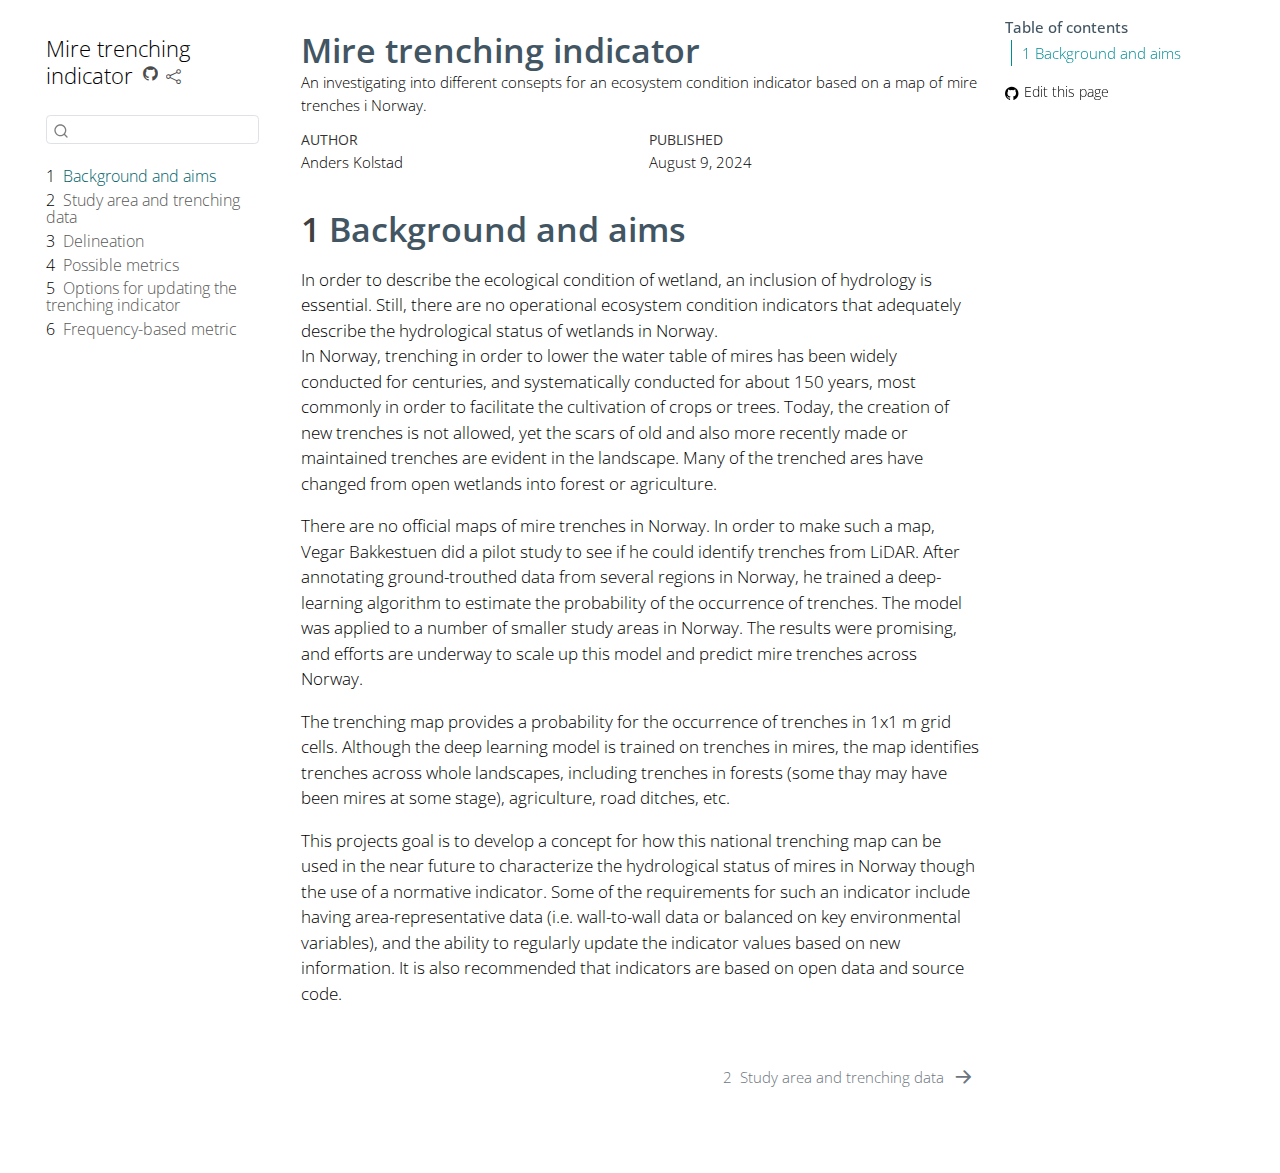
==== index.html @ 5b693d27 "Built site for gh-pages" ====
<!DOCTYPE html>
<html xmlns="http://www.w3.org/1999/xhtml" lang="en" xml:lang="en"><head>

<meta charset="utf-8">
<meta name="generator" content="quarto-1.5.56">

<meta name="viewport" content="width=device-width, initial-scale=1.0, user-scalable=yes">

<meta name="author" content="Anders Kolstad">
<meta name="dcterms.date" content="2024-08-09">
<meta name="description" content="An investigating into different consepts for an ecosystem condition indicator based on a map of mire trenches i Norway.">

<title>Mire trenching indicator</title>
<style>
code{white-space: pre-wrap;}
span.smallcaps{font-variant: small-caps;}
div.columns{display: flex; gap: min(4vw, 1.5em);}
div.column{flex: auto; overflow-x: auto;}
div.hanging-indent{margin-left: 1.5em; text-indent: -1.5em;}
ul.task-list{list-style: none;}
ul.task-list li input[type="checkbox"] {
  width: 0.8em;
  margin: 0 0.8em 0.2em -1em; /* quarto-specific, see https://github.com/quarto-dev/quarto-cli/issues/4556 */ 
  vertical-align: middle;
}
</style>


<script src="site_libs/quarto-nav/quarto-nav.js"></script>
<script src="site_libs/quarto-nav/headroom.min.js"></script>
<script src="site_libs/clipboard/clipboard.min.js"></script>
<script src="site_libs/quarto-search/autocomplete.umd.js"></script>
<script src="site_libs/quarto-search/fuse.min.js"></script>
<script src="site_libs/quarto-search/quarto-search.js"></script>
<meta name="quarto:offset" content="./">
<link href="./study-area.html" rel="next">
<script src="site_libs/quarto-html/quarto.js"></script>
<script src="site_libs/quarto-html/popper.min.js"></script>
<script src="site_libs/quarto-html/tippy.umd.min.js"></script>
<script src="site_libs/quarto-html/anchor.min.js"></script>
<link href="site_libs/quarto-html/tippy.css" rel="stylesheet">
<link href="site_libs/quarto-html/quarto-syntax-highlighting.css" rel="stylesheet" id="quarto-text-highlighting-styles">
<script src="site_libs/bootstrap/bootstrap.min.js"></script>
<link href="site_libs/bootstrap/bootstrap-icons.css" rel="stylesheet">
<link href="site_libs/bootstrap/bootstrap.min.css" rel="stylesheet" id="quarto-bootstrap" data-mode="light">
<script id="quarto-search-options" type="application/json">{
  "location": "sidebar",
  "copy-button": false,
  "collapse-after": 3,
  "panel-placement": "start",
  "type": "textbox",
  "limit": 50,
  "keyboard-shortcut": [
    "f",
    "/",
    "s"
  ],
  "show-item-context": false,
  "language": {
    "search-no-results-text": "No results",
    "search-matching-documents-text": "matching documents",
    "search-copy-link-title": "Copy link to search",
    "search-hide-matches-text": "Hide additional matches",
    "search-more-match-text": "more match in this document",
    "search-more-matches-text": "more matches in this document",
    "search-clear-button-title": "Clear",
    "search-text-placeholder": "",
    "search-detached-cancel-button-title": "Cancel",
    "search-submit-button-title": "Submit",
    "search-label": "Search"
  }
}</script>


</head>

<body class="nav-sidebar floating">

<div id="quarto-search-results"></div>
  <header id="quarto-header" class="headroom fixed-top">
  <nav class="quarto-secondary-nav">
    <div class="container-fluid d-flex">
      <button type="button" class="quarto-btn-toggle btn" data-bs-toggle="collapse" role="button" data-bs-target=".quarto-sidebar-collapse-item" aria-controls="quarto-sidebar" aria-expanded="false" aria-label="Toggle sidebar navigation" onclick="if (window.quartoToggleHeadroom) { window.quartoToggleHeadroom(); }">
        <i class="bi bi-layout-text-sidebar-reverse"></i>
      </button>
        <nav class="quarto-page-breadcrumbs" aria-label="breadcrumb"><ol class="breadcrumb"><li class="breadcrumb-item"><a href="./index.html"><span class="chapter-number">1</span>&nbsp; <span class="chapter-title">Background and aims</span></a></li></ol></nav>
        <a class="flex-grow-1" role="navigation" data-bs-toggle="collapse" data-bs-target=".quarto-sidebar-collapse-item" aria-controls="quarto-sidebar" aria-expanded="false" aria-label="Toggle sidebar navigation" onclick="if (window.quartoToggleHeadroom) { window.quartoToggleHeadroom(); }">      
        </a>
      <button type="button" class="btn quarto-search-button" aria-label="Search" onclick="window.quartoOpenSearch();">
        <i class="bi bi-search"></i>
      </button>
    </div>
  </nav>
</header>
<!-- content -->
<div id="quarto-content" class="quarto-container page-columns page-rows-contents page-layout-article">
<!-- sidebar -->
  <nav id="quarto-sidebar" class="sidebar collapse collapse-horizontal quarto-sidebar-collapse-item sidebar-navigation floating overflow-auto">
    <div class="pt-lg-2 mt-2 text-left sidebar-header">
    <div class="sidebar-title mb-0 py-0">
      <a href="./">Mire trenching indicator</a> 
        <div class="sidebar-tools-main">
    <a href="https://github.com/NINAnor/mire-trenching" title="Source Code" class="quarto-navigation-tool px-1" aria-label="Source Code"><i class="bi bi-github"></i></a>
    <div class="dropdown">
      <a href="" title="Share" id="quarto-navigation-tool-dropdown-0" class="quarto-navigation-tool dropdown-toggle px-1" data-bs-toggle="dropdown" aria-expanded="false" role="link" aria-label="Share"><i class="bi bi-share"></i></a>
      <ul class="dropdown-menu" aria-labelledby="quarto-navigation-tool-dropdown-0">
          <li>
            <a class="dropdown-item sidebar-tools-main-item" href="https://twitter.com/intent/tweet?url=|url|">
              <i class="bi bi-twitter pe-1"></i>
            Twitter
            </a>
          </li>
          <li>
            <a class="dropdown-item sidebar-tools-main-item" href="https://www.facebook.com/sharer/sharer.php?u=|url|">
              <i class="bi bi-facebook pe-1"></i>
            Facebook
            </a>
          </li>
          <li>
            <a class="dropdown-item sidebar-tools-main-item" href="https://www.linkedin.com/sharing/share-offsite/?url=|url|">
              <i class="bi bi-linkedin pe-1"></i>
            LinkedIn
            </a>
          </li>
      </ul>
    </div>
</div>
    </div>
      </div>
        <div class="mt-2 flex-shrink-0 align-items-center">
        <div class="sidebar-search">
        <div id="quarto-search" class="" title="Search"></div>
        </div>
        </div>
    <div class="sidebar-menu-container"> 
    <ul class="list-unstyled mt-1">
        <li class="sidebar-item">
  <div class="sidebar-item-container"> 
  <a href="./index.html" class="sidebar-item-text sidebar-link active">
 <span class="menu-text"><span class="chapter-number">1</span>&nbsp; <span class="chapter-title">Background and aims</span></span></a>
  </div>
</li>
        <li class="sidebar-item">
  <div class="sidebar-item-container"> 
  <a href="./study-area.html" class="sidebar-item-text sidebar-link">
 <span class="menu-text"><span class="chapter-number">2</span>&nbsp; <span class="chapter-title">Study area and trenching data</span></span></a>
  </div>
</li>
        <li class="sidebar-item">
  <div class="sidebar-item-container"> 
  <a href="./delineation.html" class="sidebar-item-text sidebar-link">
 <span class="menu-text"><span class="chapter-number">3</span>&nbsp; <span class="chapter-title">Delineation</span></span></a>
  </div>
</li>
        <li class="sidebar-item">
  <div class="sidebar-item-container"> 
  <a href="./metrics.html" class="sidebar-item-text sidebar-link">
 <span class="menu-text"><span class="chapter-number">4</span>&nbsp; <span class="chapter-title">Possible metrics</span></span></a>
  </div>
</li>
        <li class="sidebar-item">
  <div class="sidebar-item-container"> 
  <a href="./how-to-update.html" class="sidebar-item-text sidebar-link">
 <span class="menu-text"><span class="chapter-number">5</span>&nbsp; <span class="chapter-title">Options for updating the trenching indicator</span></span></a>
  </div>
</li>
        <li class="sidebar-item">
  <div class="sidebar-item-container"> 
  <a href="./7TK.html" class="sidebar-item-text sidebar-link">
 <span class="menu-text"><span class="chapter-number">6</span>&nbsp; <span class="chapter-title">Frequency-based metric</span></span></a>
  </div>
</li>
    </ul>
    </div>
</nav>
<div id="quarto-sidebar-glass" class="quarto-sidebar-collapse-item" data-bs-toggle="collapse" data-bs-target=".quarto-sidebar-collapse-item"></div>
<!-- margin-sidebar -->
    <div id="quarto-margin-sidebar" class="sidebar margin-sidebar">
        <nav id="TOC" role="doc-toc" class="toc-active">
    <h2 id="toc-title">Table of contents</h2>
   
  <ul>
  <li><a href="#sec-background" id="toc-sec-background" class="nav-link active" data-scroll-target="#sec-background"><span class="header-section-number">1</span> Background and aims</a></li>
  </ul>
<div class="toc-actions"><ul><li><a href="https://github.com/NINAnor/mire-trenching/edit/main/index.qmd" class="toc-action"><i class="bi bi-github"></i>Edit this page</a></li></ul></div></nav>
    </div>
<!-- main -->
<main class="content" id="quarto-document-content">

<header id="title-block-header" class="quarto-title-block default">
<div class="quarto-title">
<h1 class="title">Mire trenching indicator</h1>
</div>

<div>
  <div class="description">
    <p>An investigating into different consepts for an ecosystem condition indicator based on a map of mire trenches i Norway.</p>
  </div>
</div>


<div class="quarto-title-meta">

    <div>
    <div class="quarto-title-meta-heading">Author</div>
    <div class="quarto-title-meta-contents">
             <p>Anders Kolstad </p>
          </div>
  </div>
    
    <div>
    <div class="quarto-title-meta-heading">Published</div>
    <div class="quarto-title-meta-contents">
      <p class="date">August 9, 2024</p>
    </div>
  </div>
  
    
  </div>
  


</header>


<section id="sec-background" class="level1" data-number="1">
<h1 data-number="1"><span class="header-section-number">1</span> Background and aims</h1>
<p>In order to describe the ecological condition of wetland, an inclusion of hydrology is essential. Still, there are no operational ecosystem condition indicators that adequately describe the hydrological status of wetlands in Norway.<br>
In Norway, trenching in order to lower the water table of mires has been widely conducted for centuries, and systematically conducted for about 150 years, most commonly in order to facilitate the cultivation of crops or trees. Today, the creation of new trenches is not allowed, yet the scars of old and also more recently made or maintained trenches are evident in the landscape. Many of the trenched ares have changed from open wetlands into forest or agriculture.</p>
<p>There are no official maps of mire trenches in Norway. In order to make such a map, Vegar Bakkestuen did a pilot study to see if he could identify trenches from LiDAR. After annotating ground-trouthed data from several regions in Norway, he trained a deep-learning algorithm to estimate the probability of the occurrence of trenches. The model was applied to a number of smaller study areas in Norway. The results were promising, and efforts are underway to scale up this model and predict mire trenches across Norway.</p>
<p>The trenching map provides a probability for the occurrence of trenches in 1x1 m grid cells. Although the deep learning model is trained on trenches in mires, the map identifies trenches across whole landscapes, including trenches in forests (some thay may have been mires at some stage), agriculture, road ditches, etc.</p>
<p>This projects goal is to develop a concept for how this national trenching map can be used in the near future to characterize the hydrological status of mires in Norway though the use of a normative indicator. Some of the requirements for such an indicator include having area-representative data (i.e.&nbsp;wall-to-wall data or balanced on key environmental variables), and the ability to regularly update the indicator values based on new information. It is also recommended that indicators are based on open data and source code.</p>


</section>

</main> <!-- /main -->
<script id="quarto-html-after-body" type="application/javascript">
window.document.addEventListener("DOMContentLoaded", function (event) {
  const toggleBodyColorMode = (bsSheetEl) => {
    const mode = bsSheetEl.getAttribute("data-mode");
    const bodyEl = window.document.querySelector("body");
    if (mode === "dark") {
      bodyEl.classList.add("quarto-dark");
      bodyEl.classList.remove("quarto-light");
    } else {
      bodyEl.classList.add("quarto-light");
      bodyEl.classList.remove("quarto-dark");
    }
  }
  const toggleBodyColorPrimary = () => {
    const bsSheetEl = window.document.querySelector("link#quarto-bootstrap");
    if (bsSheetEl) {
      toggleBodyColorMode(bsSheetEl);
    }
  }
  toggleBodyColorPrimary();  
  const icon = "";
  const anchorJS = new window.AnchorJS();
  anchorJS.options = {
    placement: 'right',
    icon: icon
  };
  anchorJS.add('.anchored');
  const isCodeAnnotation = (el) => {
    for (const clz of el.classList) {
      if (clz.startsWith('code-annotation-')) {                     
        return true;
      }
    }
    return false;
  }
  const onCopySuccess = function(e) {
    // button target
    const button = e.trigger;
    // don't keep focus
    button.blur();
    // flash "checked"
    button.classList.add('code-copy-button-checked');
    var currentTitle = button.getAttribute("title");
    button.setAttribute("title", "Copied!");
    let tooltip;
    if (window.bootstrap) {
      button.setAttribute("data-bs-toggle", "tooltip");
      button.setAttribute("data-bs-placement", "left");
      button.setAttribute("data-bs-title", "Copied!");
      tooltip = new bootstrap.Tooltip(button, 
        { trigger: "manual", 
          customClass: "code-copy-button-tooltip",
          offset: [0, -8]});
      tooltip.show();    
    }
    setTimeout(function() {
      if (tooltip) {
        tooltip.hide();
        button.removeAttribute("data-bs-title");
        button.removeAttribute("data-bs-toggle");
        button.removeAttribute("data-bs-placement");
      }
      button.setAttribute("title", currentTitle);
      button.classList.remove('code-copy-button-checked');
    }, 1000);
    // clear code selection
    e.clearSelection();
  }
  const getTextToCopy = function(trigger) {
      const codeEl = trigger.previousElementSibling.cloneNode(true);
      for (const childEl of codeEl.children) {
        if (isCodeAnnotation(childEl)) {
          childEl.remove();
        }
      }
      return codeEl.innerText;
  }
  const clipboard = new window.ClipboardJS('.code-copy-button:not([data-in-quarto-modal])', {
    text: getTextToCopy
  });
  clipboard.on('success', onCopySuccess);
  if (window.document.getElementById('quarto-embedded-source-code-modal')) {
    // For code content inside modals, clipBoardJS needs to be initialized with a container option
    // TODO: Check when it could be a function (https://github.com/zenorocha/clipboard.js/issues/860)
    const clipboardModal = new window.ClipboardJS('.code-copy-button[data-in-quarto-modal]', {
      text: getTextToCopy,
      container: window.document.getElementById('quarto-embedded-source-code-modal')
    });
    clipboardModal.on('success', onCopySuccess);
  }
    var localhostRegex = new RegExp(/^(?:http|https):\/\/localhost\:?[0-9]*\//);
    var mailtoRegex = new RegExp(/^mailto:/);
      var filterRegex = new RegExp('/' + window.location.host + '/');
    var isInternal = (href) => {
        return filterRegex.test(href) || localhostRegex.test(href) || mailtoRegex.test(href);
    }
    // Inspect non-navigation links and adorn them if external
 	var links = window.document.querySelectorAll('a[href]:not(.nav-link):not(.navbar-brand):not(.toc-action):not(.sidebar-link):not(.sidebar-item-toggle):not(.pagination-link):not(.no-external):not([aria-hidden]):not(.dropdown-item):not(.quarto-navigation-tool):not(.about-link)');
    for (var i=0; i<links.length; i++) {
      const link = links[i];
      if (!isInternal(link.href)) {
        // undo the damage that might have been done by quarto-nav.js in the case of
        // links that we want to consider external
        if (link.dataset.originalHref !== undefined) {
          link.href = link.dataset.originalHref;
        }
      }
    }
  function tippyHover(el, contentFn, onTriggerFn, onUntriggerFn) {
    const config = {
      allowHTML: true,
      maxWidth: 500,
      delay: 100,
      arrow: false,
      appendTo: function(el) {
          return el.parentElement;
      },
      interactive: true,
      interactiveBorder: 10,
      theme: 'quarto',
      placement: 'bottom-start',
    };
    if (contentFn) {
      config.content = contentFn;
    }
    if (onTriggerFn) {
      config.onTrigger = onTriggerFn;
    }
    if (onUntriggerFn) {
      config.onUntrigger = onUntriggerFn;
    }
    window.tippy(el, config); 
  }
  const noterefs = window.document.querySelectorAll('a[role="doc-noteref"]');
  for (var i=0; i<noterefs.length; i++) {
    const ref = noterefs[i];
    tippyHover(ref, function() {
      // use id or data attribute instead here
      let href = ref.getAttribute('data-footnote-href') || ref.getAttribute('href');
      try { href = new URL(href).hash; } catch {}
      const id = href.replace(/^#\/?/, "");
      const note = window.document.getElementById(id);
      if (note) {
        return note.innerHTML;
      } else {
        return "";
      }
    });
  }
  const xrefs = window.document.querySelectorAll('a.quarto-xref');
  const processXRef = (id, note) => {
    // Strip column container classes
    const stripColumnClz = (el) => {
      el.classList.remove("page-full", "page-columns");
      if (el.children) {
        for (const child of el.children) {
          stripColumnClz(child);
        }
      }
    }
    stripColumnClz(note)
    if (id === null || id.startsWith('sec-')) {
      // Special case sections, only their first couple elements
      const container = document.createElement("div");
      if (note.children && note.children.length > 2) {
        container.appendChild(note.children[0].cloneNode(true));
        for (let i = 1; i < note.children.length; i++) {
          const child = note.children[i];
          if (child.tagName === "P" && child.innerText === "") {
            continue;
          } else {
            container.appendChild(child.cloneNode(true));
            break;
          }
        }
        if (window.Quarto?.typesetMath) {
          window.Quarto.typesetMath(container);
        }
        return container.innerHTML
      } else {
        if (window.Quarto?.typesetMath) {
          window.Quarto.typesetMath(note);
        }
        return note.innerHTML;
      }
    } else {
      // Remove any anchor links if they are present
      const anchorLink = note.querySelector('a.anchorjs-link');
      if (anchorLink) {
        anchorLink.remove();
      }
      if (window.Quarto?.typesetMath) {
        window.Quarto.typesetMath(note);
      }
      // TODO in 1.5, we should make sure this works without a callout special case
      if (note.classList.contains("callout")) {
        return note.outerHTML;
      } else {
        return note.innerHTML;
      }
    }
  }
  for (var i=0; i<xrefs.length; i++) {
    const xref = xrefs[i];
    tippyHover(xref, undefined, function(instance) {
      instance.disable();
      let url = xref.getAttribute('href');
      let hash = undefined; 
      if (url.startsWith('#')) {
        hash = url;
      } else {
        try { hash = new URL(url).hash; } catch {}
      }
      if (hash) {
        const id = hash.replace(/^#\/?/, "");
        const note = window.document.getElementById(id);
        if (note !== null) {
          try {
            const html = processXRef(id, note.cloneNode(true));
            instance.setContent(html);
          } finally {
            instance.enable();
            instance.show();
          }
        } else {
          // See if we can fetch this
          fetch(url.split('#')[0])
          .then(res => res.text())
          .then(html => {
            const parser = new DOMParser();
            const htmlDoc = parser.parseFromString(html, "text/html");
            const note = htmlDoc.getElementById(id);
            if (note !== null) {
              const html = processXRef(id, note);
              instance.setContent(html);
            } 
          }).finally(() => {
            instance.enable();
            instance.show();
          });
        }
      } else {
        // See if we can fetch a full url (with no hash to target)
        // This is a special case and we should probably do some content thinning / targeting
        fetch(url)
        .then(res => res.text())
        .then(html => {
          const parser = new DOMParser();
          const htmlDoc = parser.parseFromString(html, "text/html");
          const note = htmlDoc.querySelector('main.content');
          if (note !== null) {
            // This should only happen for chapter cross references
            // (since there is no id in the URL)
            // remove the first header
            if (note.children.length > 0 && note.children[0].tagName === "HEADER") {
              note.children[0].remove();
            }
            const html = processXRef(null, note);
            instance.setContent(html);
          } 
        }).finally(() => {
          instance.enable();
          instance.show();
        });
      }
    }, function(instance) {
    });
  }
      let selectedAnnoteEl;
      const selectorForAnnotation = ( cell, annotation) => {
        let cellAttr = 'data-code-cell="' + cell + '"';
        let lineAttr = 'data-code-annotation="' +  annotation + '"';
        const selector = 'span[' + cellAttr + '][' + lineAttr + ']';
        return selector;
      }
      const selectCodeLines = (annoteEl) => {
        const doc = window.document;
        const targetCell = annoteEl.getAttribute("data-target-cell");
        const targetAnnotation = annoteEl.getAttribute("data-target-annotation");
        const annoteSpan = window.document.querySelector(selectorForAnnotation(targetCell, targetAnnotation));
        const lines = annoteSpan.getAttribute("data-code-lines").split(",");
        const lineIds = lines.map((line) => {
          return targetCell + "-" + line;
        })
        let top = null;
        let height = null;
        let parent = null;
        if (lineIds.length > 0) {
            //compute the position of the single el (top and bottom and make a div)
            const el = window.document.getElementById(lineIds[0]);
            top = el.offsetTop;
            height = el.offsetHeight;
            parent = el.parentElement.parentElement;
          if (lineIds.length > 1) {
            const lastEl = window.document.getElementById(lineIds[lineIds.length - 1]);
            const bottom = lastEl.offsetTop + lastEl.offsetHeight;
            height = bottom - top;
          }
          if (top !== null && height !== null && parent !== null) {
            // cook up a div (if necessary) and position it 
            let div = window.document.getElementById("code-annotation-line-highlight");
            if (div === null) {
              div = window.document.createElement("div");
              div.setAttribute("id", "code-annotation-line-highlight");
              div.style.position = 'absolute';
              parent.appendChild(div);
            }
            div.style.top = top - 2 + "px";
            div.style.height = height + 4 + "px";
            div.style.left = 0;
            let gutterDiv = window.document.getElementById("code-annotation-line-highlight-gutter");
            if (gutterDiv === null) {
              gutterDiv = window.document.createElement("div");
              gutterDiv.setAttribute("id", "code-annotation-line-highlight-gutter");
              gutterDiv.style.position = 'absolute';
              const codeCell = window.document.getElementById(targetCell);
              const gutter = codeCell.querySelector('.code-annotation-gutter');
              gutter.appendChild(gutterDiv);
            }
            gutterDiv.style.top = top - 2 + "px";
            gutterDiv.style.height = height + 4 + "px";
          }
          selectedAnnoteEl = annoteEl;
        }
      };
      const unselectCodeLines = () => {
        const elementsIds = ["code-annotation-line-highlight", "code-annotation-line-highlight-gutter"];
        elementsIds.forEach((elId) => {
          const div = window.document.getElementById(elId);
          if (div) {
            div.remove();
          }
        });
        selectedAnnoteEl = undefined;
      };
        // Handle positioning of the toggle
    window.addEventListener(
      "resize",
      throttle(() => {
        elRect = undefined;
        if (selectedAnnoteEl) {
          selectCodeLines(selectedAnnoteEl);
        }
      }, 10)
    );
    function throttle(fn, ms) {
    let throttle = false;
    let timer;
      return (...args) => {
        if(!throttle) { // first call gets through
            fn.apply(this, args);
            throttle = true;
        } else { // all the others get throttled
            if(timer) clearTimeout(timer); // cancel #2
            timer = setTimeout(() => {
              fn.apply(this, args);
              timer = throttle = false;
            }, ms);
        }
      };
    }
      // Attach click handler to the DT
      const annoteDls = window.document.querySelectorAll('dt[data-target-cell]');
      for (const annoteDlNode of annoteDls) {
        annoteDlNode.addEventListener('click', (event) => {
          const clickedEl = event.target;
          if (clickedEl !== selectedAnnoteEl) {
            unselectCodeLines();
            const activeEl = window.document.querySelector('dt[data-target-cell].code-annotation-active');
            if (activeEl) {
              activeEl.classList.remove('code-annotation-active');
            }
            selectCodeLines(clickedEl);
            clickedEl.classList.add('code-annotation-active');
          } else {
            // Unselect the line
            unselectCodeLines();
            clickedEl.classList.remove('code-annotation-active');
          }
        });
      }
  const findCites = (el) => {
    const parentEl = el.parentElement;
    if (parentEl) {
      const cites = parentEl.dataset.cites;
      if (cites) {
        return {
          el,
          cites: cites.split(' ')
        };
      } else {
        return findCites(el.parentElement)
      }
    } else {
      return undefined;
    }
  };
  var bibliorefs = window.document.querySelectorAll('a[role="doc-biblioref"]');
  for (var i=0; i<bibliorefs.length; i++) {
    const ref = bibliorefs[i];
    const citeInfo = findCites(ref);
    if (citeInfo) {
      tippyHover(citeInfo.el, function() {
        var popup = window.document.createElement('div');
        citeInfo.cites.forEach(function(cite) {
          var citeDiv = window.document.createElement('div');
          citeDiv.classList.add('hanging-indent');
          citeDiv.classList.add('csl-entry');
          var biblioDiv = window.document.getElementById('ref-' + cite);
          if (biblioDiv) {
            citeDiv.innerHTML = biblioDiv.innerHTML;
          }
          popup.appendChild(citeDiv);
        });
        return popup.innerHTML;
      });
    }
  }
});
</script>
<nav class="page-navigation">
  <div class="nav-page nav-page-previous">
  </div>
  <div class="nav-page nav-page-next">
      <a href="./study-area.html" class="pagination-link" aria-label="Study area and trenching data">
        <span class="nav-page-text"><span class="chapter-number">2</span>&nbsp; <span class="chapter-title">Study area and trenching data</span></span> <i class="bi bi-arrow-right-short"></i>
      </a>
  </div>
</nav>
</div> <!-- /content -->




<footer class="footer"><div class="nav-footer"><div class="nav-footer-center"><div class="toc-actions d-sm-block d-md-none"><ul><li><a href="https://github.com/NINAnor/mire-trenching/edit/main/index.qmd" class="toc-action"><i class="bi bi-github"></i>Edit this page</a></li></ul></div></div></div></footer></body></html>
---- site_libs/quarto-html/tippy.css ----
.tippy-box[data-animation=fade][data-state=hidden]{opacity:0}[data-tippy-root]{max-width:calc(100vw - 10px)}.tippy-box{position:relative;background-color:#333;color:#fff;border-radius:4px;font-size:14px;line-height:1.4;white-space:normal;outline:0;transition-property:transform,visibility,opacity}.tippy-box[data-placement^=top]>.tippy-arrow{bottom:0}.tippy-box[data-placement^=top]>.tippy-arrow:before{bottom:-7px;left:0;border-width:8px 8px 0;border-top-color:initial;transform-origin:center top}.tippy-box[data-placement^=bottom]>.tippy-arrow{top:0}.tippy-box[data-placement^=bottom]>.tippy-arrow:before{top:-7px;left:0;border-width:0 8px 8px;border-bottom-color:initial;transform-origin:center bottom}.tippy-box[data-placement^=left]>.tippy-arrow{right:0}.tippy-box[data-placement^=left]>.tippy-arrow:before{border-width:8px 0 8px 8px;border-left-color:initial;right:-7px;transform-origin:center left}.tippy-box[data-placement^=right]>.tippy-arrow{left:0}.tippy-box[data-placement^=right]>.tippy-arrow:before{left:-7px;border-width:8px 8px 8px 0;border-right-color:initial;transform-origin:center right}.tippy-box[data-inertia][data-state=visible]{transition-timing-function:cubic-bezier(.54,1.5,.38,1.11)}.tippy-arrow{width:16px;height:16px;color:#333}.tippy-arrow:before{content:"";position:absolute;border-color:transparent;border-style:solid}.tippy-content{position:relative;padding:5px 9px;z-index:1}
---- site_libs/quarto-html/quarto-syntax-highlighting.css ----
/* quarto syntax highlight colors */
:root {
  --quarto-hl-ot-color: #003B4F;
  --quarto-hl-at-color: #657422;
  --quarto-hl-ss-color: #20794D;
  --quarto-hl-an-color: #5E5E5E;
  --quarto-hl-fu-color: #4758AB;
  --quarto-hl-st-color: #20794D;
  --quarto-hl-cf-color: #003B4F;
  --quarto-hl-op-color: #5E5E5E;
  --quarto-hl-er-color: #AD0000;
  --quarto-hl-bn-color: #AD0000;
  --quarto-hl-al-color: #AD0000;
  --quarto-hl-va-color: #111111;
  --quarto-hl-bu-color: inherit;
  --quarto-hl-ex-color: inherit;
  --quarto-hl-pp-color: #AD0000;
  --quarto-hl-in-color: #5E5E5E;
  --quarto-hl-vs-color: #20794D;
  --quarto-hl-wa-color: #5E5E5E;
  --quarto-hl-do-color: #5E5E5E;
  --quarto-hl-im-color: #00769E;
  --quarto-hl-ch-color: #20794D;
  --quarto-hl-dt-color: #AD0000;
  --quarto-hl-fl-color: #AD0000;
  --quarto-hl-co-color: #5E5E5E;
  --quarto-hl-cv-color: #5E5E5E;
  --quarto-hl-cn-color: #8f5902;
  --quarto-hl-sc-color: #5E5E5E;
  --quarto-hl-dv-color: #AD0000;
  --quarto-hl-kw-color: #003B4F;
}

/* other quarto variables */
:root {
  --quarto-font-monospace: SFMono-Regular, Menlo, Monaco, Consolas, "Liberation Mono", "Courier New", monospace;
}

pre > code.sourceCode > span {
  color: #003B4F;
}

code span {
  color: #003B4F;
}

code.sourceCode > span {
  color: #003B4F;
}

div.sourceCode,
div.sourceCode pre.sourceCode {
  color: #003B4F;
}

code span.ot {
  color: #003B4F;
  font-style: inherit;
}

code span.at {
  color: #657422;
  font-style: inherit;
}

code span.ss {
  color: #20794D;
  font-style: inherit;
}

code span.an {
  color: #5E5E5E;
  font-style: inherit;
}

code span.fu {
  color: #4758AB;
  font-style: inherit;
}

code span.st {
  color: #20794D;
  font-style: inherit;
}

code span.cf {
  color: #003B4F;
  font-weight: bold;
  font-style: inherit;
}

code span.op {
  color: #5E5E5E;
  font-style: inherit;
}

code span.er {
  color: #AD0000;
  font-style: inherit;
}

code span.bn {
  color: #AD0000;
  font-style: inherit;
}

code span.al {
  color: #AD0000;
  font-style: inherit;
}

code span.va {
  color: #111111;
  font-style: inherit;
}

code span.bu {
  font-style: inherit;
}

code span.ex {
  font-style: inherit;
}

code span.pp {
  color: #AD0000;
  font-style: inherit;
}

code span.in {
  color: #5E5E5E;
  font-style: inherit;
}

code span.vs {
  color: #20794D;
  font-style: inherit;
}

code span.wa {
  color: #5E5E5E;
  font-style: italic;
}

code span.do {
  color: #5E5E5E;
  font-style: italic;
}

code span.im {
  color: #00769E;
  font-style: inherit;
}

code span.ch {
  color: #20794D;
  font-style: inherit;
}

code span.dt {
  color: #AD0000;
  font-style: inherit;
}

code span.fl {
  color: #AD0000;
  font-style: inherit;
}

code span.co {
  color: #5E5E5E;
  font-style: inherit;
}

code span.cv {
  color: #5E5E5E;
  font-style: italic;
}

code span.cn {
  color: #8f5902;
  font-style: inherit;
}

code span.sc {
  color: #5E5E5E;
  font-style: inherit;
}

code span.dv {
  color: #AD0000;
  font-style: inherit;
}

code span.kw {
  color: #003B4F;
  font-weight: bold;
  font-style: inherit;
}

.prevent-inlining {
  content: "</";
}

/*# sourceMappingURL=debc5d5d77c3f9108843748ff7464032.css.map */
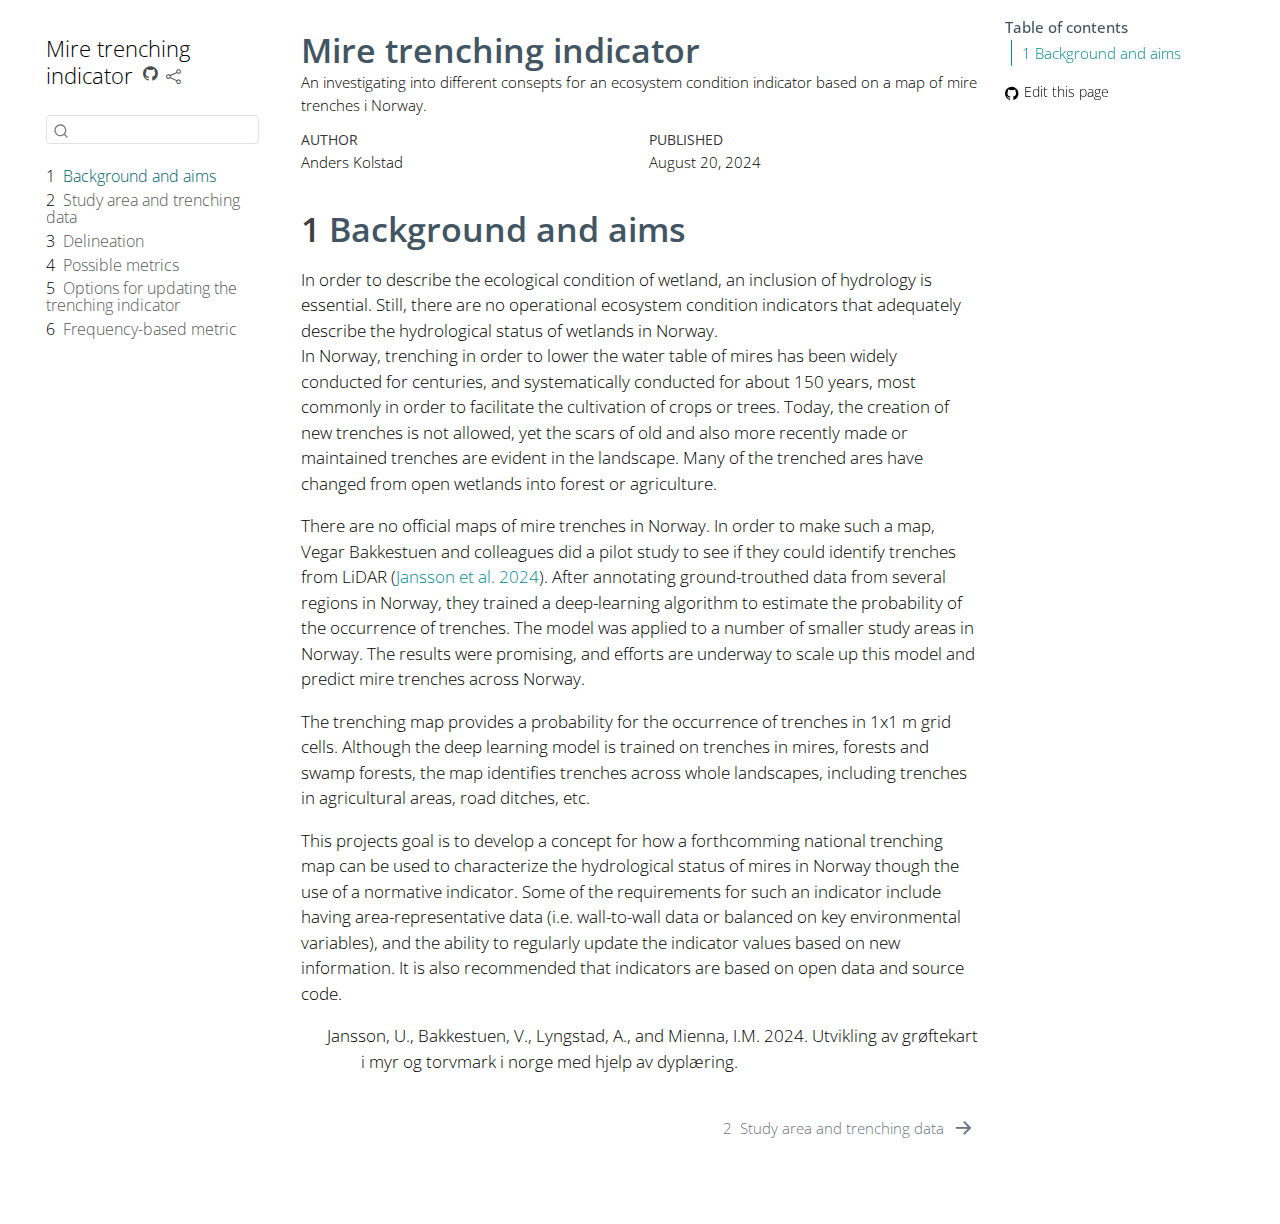
==== commit 0198f907: "Built site for gh-pages" ====
--- a/index.html
+++ b/index.html
@@ -7,7 +7,7 @@
 <meta name="viewport" content="width=device-width, initial-scale=1.0, user-scalable=yes">
 
 <meta name="author" content="Anders Kolstad">
-<meta name="dcterms.date" content="2024-08-09">
+<meta name="dcterms.date" content="2024-08-20">
 <meta name="description" content="An investigating into different consepts for an ecosystem condition indicator based on a map of mire trenches i Norway.">
 
 <title>Mire trenching indicator</title>
@@ -23,7 +23,27 @@
   margin: 0 0.8em 0.2em -1em; /* quarto-specific, see https://github.com/quarto-dev/quarto-cli/issues/4556 */ 
   vertical-align: middle;
 }
-</style>
+/* CSS for citations */
+div.csl-bib-body { }
+div.csl-entry {
+  clear: both;
+  margin-bottom: 0em;
+}
+.hanging-indent div.csl-entry {
+  margin-left:2em;
+  text-indent:-2em;
+}
+div.csl-left-margin {
+  min-width:2em;
+  float:left;
+}
+div.csl-right-inline {
+  margin-left:2em;
+  padding-left:1em;
+}
+div.csl-indent {
+  margin-left: 2em;
+}</style>
 
 
 <script src="site_libs/quarto-nav/quarto-nav.js"></script>
@@ -211,7 +231,7 @@
     <div>
     <div class="quarto-title-meta-heading">Published</div>
     <div class="quarto-title-meta-contents">
-      <p class="date">August 9, 2024</p>
+      <p class="date">August 20, 2024</p>
     </div>
   </div>
   
@@ -227,11 +247,16 @@
 <h1 data-number="1"><span class="header-section-number">1</span> Background and aims</h1>
 <p>In order to describe the ecological condition of wetland, an inclusion of hydrology is essential. Still, there are no operational ecosystem condition indicators that adequately describe the hydrological status of wetlands in Norway.<br>
 In Norway, trenching in order to lower the water table of mires has been widely conducted for centuries, and systematically conducted for about 150 years, most commonly in order to facilitate the cultivation of crops or trees. Today, the creation of new trenches is not allowed, yet the scars of old and also more recently made or maintained trenches are evident in the landscape. Many of the trenched ares have changed from open wetlands into forest or agriculture.</p>
-<p>There are no official maps of mire trenches in Norway. In order to make such a map, Vegar Bakkestuen did a pilot study to see if he could identify trenches from LiDAR. After annotating ground-trouthed data from several regions in Norway, he trained a deep-learning algorithm to estimate the probability of the occurrence of trenches. The model was applied to a number of smaller study areas in Norway. The results were promising, and efforts are underway to scale up this model and predict mire trenches across Norway.</p>
-<p>The trenching map provides a probability for the occurrence of trenches in 1x1 m grid cells. Although the deep learning model is trained on trenches in mires, the map identifies trenches across whole landscapes, including trenches in forests (some thay may have been mires at some stage), agriculture, road ditches, etc.</p>
-<p>This projects goal is to develop a concept for how this national trenching map can be used in the near future to characterize the hydrological status of mires in Norway though the use of a normative indicator. Some of the requirements for such an indicator include having area-representative data (i.e.&nbsp;wall-to-wall data or balanced on key environmental variables), and the ability to regularly update the indicator values based on new information. It is also recommended that indicators are based on open data and source code.</p>
-
-
+<p>There are no official maps of mire trenches in Norway. In order to make such a map, Vegar Bakkestuen and colleagues did a pilot study to see if they could identify trenches from LiDAR <span class="citation" data-cites="jansson2024">(<a href="#ref-jansson2024" role="doc-biblioref">Jansson et al. 2024</a>)</span>. After annotating ground-trouthed data from several regions in Norway, they trained a deep-learning algorithm to estimate the probability of the occurrence of trenches. The model was applied to a number of smaller study areas in Norway. The results were promising, and efforts are underway to scale up this model and predict mire trenches across Norway.</p>
+<p>The trenching map provides a probability for the occurrence of trenches in 1x1 m grid cells. Although the deep learning model is trained on trenches in mires, forests and swamp forests, the map identifies trenches across whole landscapes, including trenches in agricultural areas, road ditches, etc.</p>
+<p>This projects goal is to develop a concept for how a forthcomming national trenching map can be used to characterize the hydrological status of mires in Norway though the use of a normative indicator. Some of the requirements for such an indicator include having area-representative data (i.e.&nbsp;wall-to-wall data or balanced on key environmental variables), and the ability to regularly update the indicator values based on new information. It is also recommended that indicators are based on open data and source code.</p>
+
+
+<div id="refs" class="references csl-bib-body hanging-indent" data-entry-spacing="0" role="list">
+<div id="ref-jansson2024" class="csl-entry" role="listitem">
+Jansson, U., Bakkestuen, V., Lyngstad, A., and Mienna, I.M. 2024. Utvikling av grøftekart i myr og torvmark i norge med hjelp av dyplæring.
+</div>
+</div>
 </section>
 
 </main> <!-- /main -->
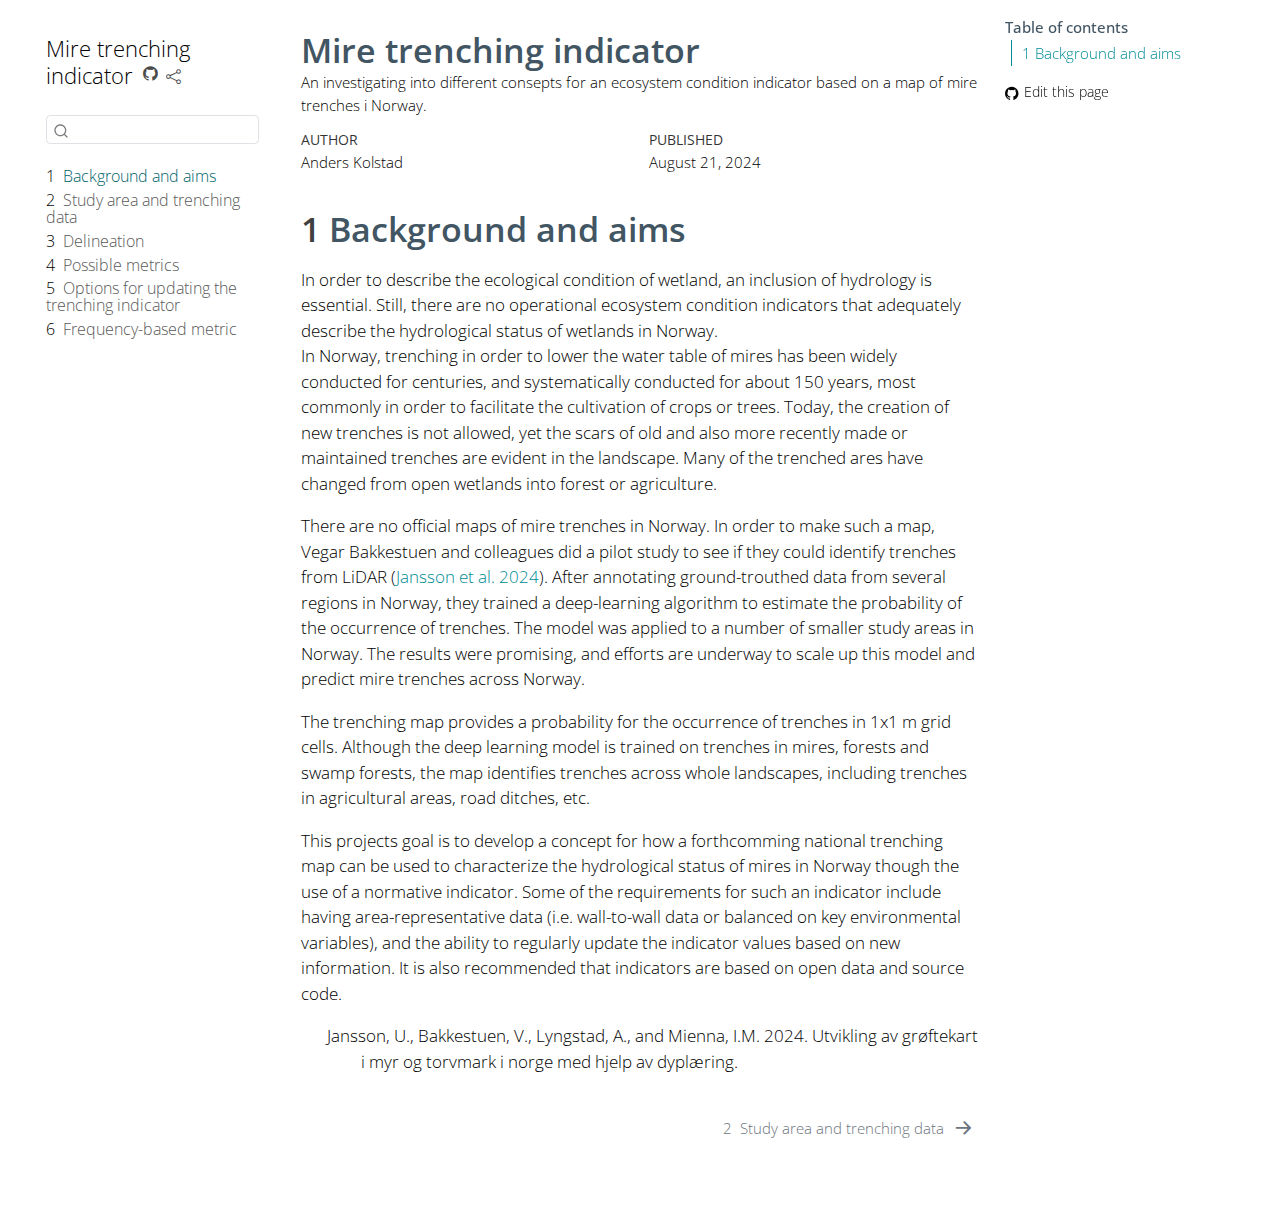
==== commit 00f736dd: "Built site for gh-pages" ====
--- a/index.html
+++ b/index.html
@@ -7,7 +7,7 @@
 <meta name="viewport" content="width=device-width, initial-scale=1.0, user-scalable=yes">
 
 <meta name="author" content="Anders Kolstad">
-<meta name="dcterms.date" content="2024-08-20">
+<meta name="dcterms.date" content="2024-08-21">
 <meta name="description" content="An investigating into different consepts for an ecosystem condition indicator based on a map of mire trenches i Norway.">
 
 <title>Mire trenching indicator</title>
@@ -231,7 +231,7 @@
     <div>
     <div class="quarto-title-meta-heading">Published</div>
     <div class="quarto-title-meta-contents">
-      <p class="date">August 20, 2024</p>
+      <p class="date">August 21, 2024</p>
     </div>
   </div>
   
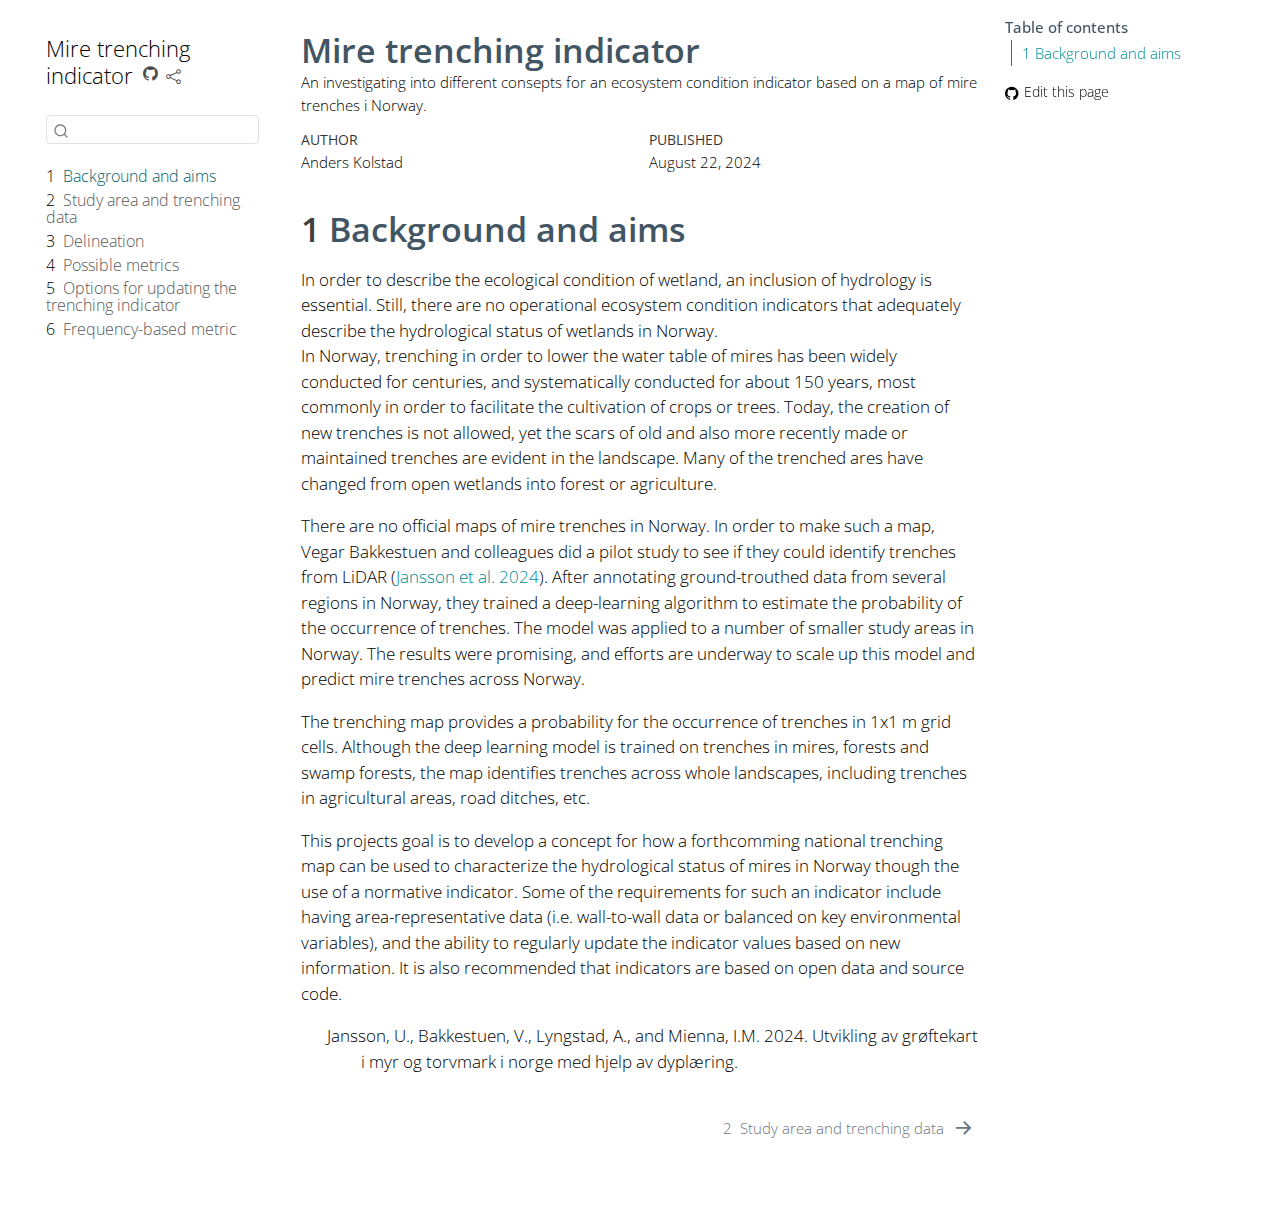
==== commit af0fd4be: "Built site for gh-pages" ====
--- a/index.html
+++ b/index.html
@@ -7,7 +7,7 @@
 <meta name="viewport" content="width=device-width, initial-scale=1.0, user-scalable=yes">
 
 <meta name="author" content="Anders Kolstad">
-<meta name="dcterms.date" content="2024-08-21">
+<meta name="dcterms.date" content="2024-08-22">
 <meta name="description" content="An investigating into different consepts for an ecosystem condition indicator based on a map of mire trenches i Norway.">
 
 <title>Mire trenching indicator</title>
@@ -231,7 +231,7 @@
     <div>
     <div class="quarto-title-meta-heading">Published</div>
     <div class="quarto-title-meta-contents">
-      <p class="date">August 21, 2024</p>
+      <p class="date">August 22, 2024</p>
     </div>
   </div>
   
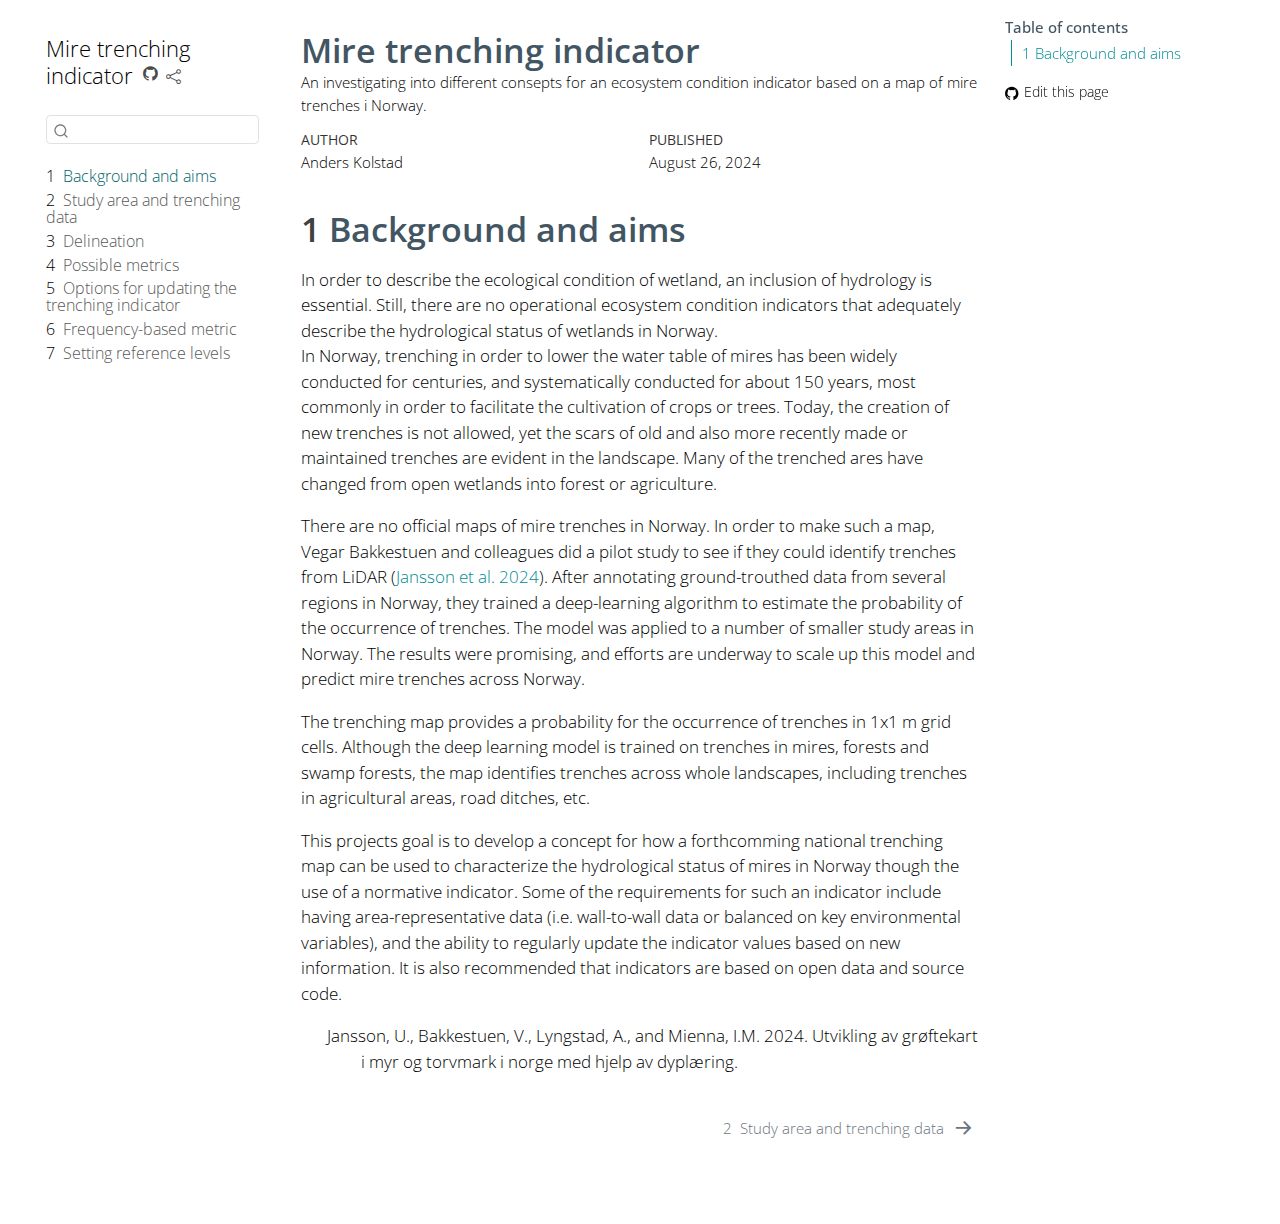
==== commit 4ba36048: "Built site for gh-pages" ====
--- a/index.html
+++ b/index.html
@@ -7,7 +7,7 @@
 <meta name="viewport" content="width=device-width, initial-scale=1.0, user-scalable=yes">
 
 <meta name="author" content="Anders Kolstad">
-<meta name="dcterms.date" content="2024-08-22">
+<meta name="dcterms.date" content="2024-08-26">
 <meta name="description" content="An investigating into different consepts for an ecosystem condition indicator based on a map of mire trenches i Norway.">
 
 <title>Mire trenching indicator</title>
@@ -190,6 +190,12 @@
  <span class="menu-text"><span class="chapter-number">6</span>&nbsp; <span class="chapter-title">Frequency-based metric</span></span></a>
   </div>
 </li>
+        <li class="sidebar-item">
+  <div class="sidebar-item-container"> 
+  <a href="./calibration.html" class="sidebar-item-text sidebar-link">
+ <span class="menu-text"><span class="chapter-number">7</span>&nbsp; <span class="chapter-title">Setting reference levels</span></span></a>
+  </div>
+</li>
     </ul>
     </div>
 </nav>
@@ -231,7 +237,7 @@
     <div>
     <div class="quarto-title-meta-heading">Published</div>
     <div class="quarto-title-meta-contents">
-      <p class="date">August 22, 2024</p>
+      <p class="date">August 26, 2024</p>
     </div>
   </div>
   
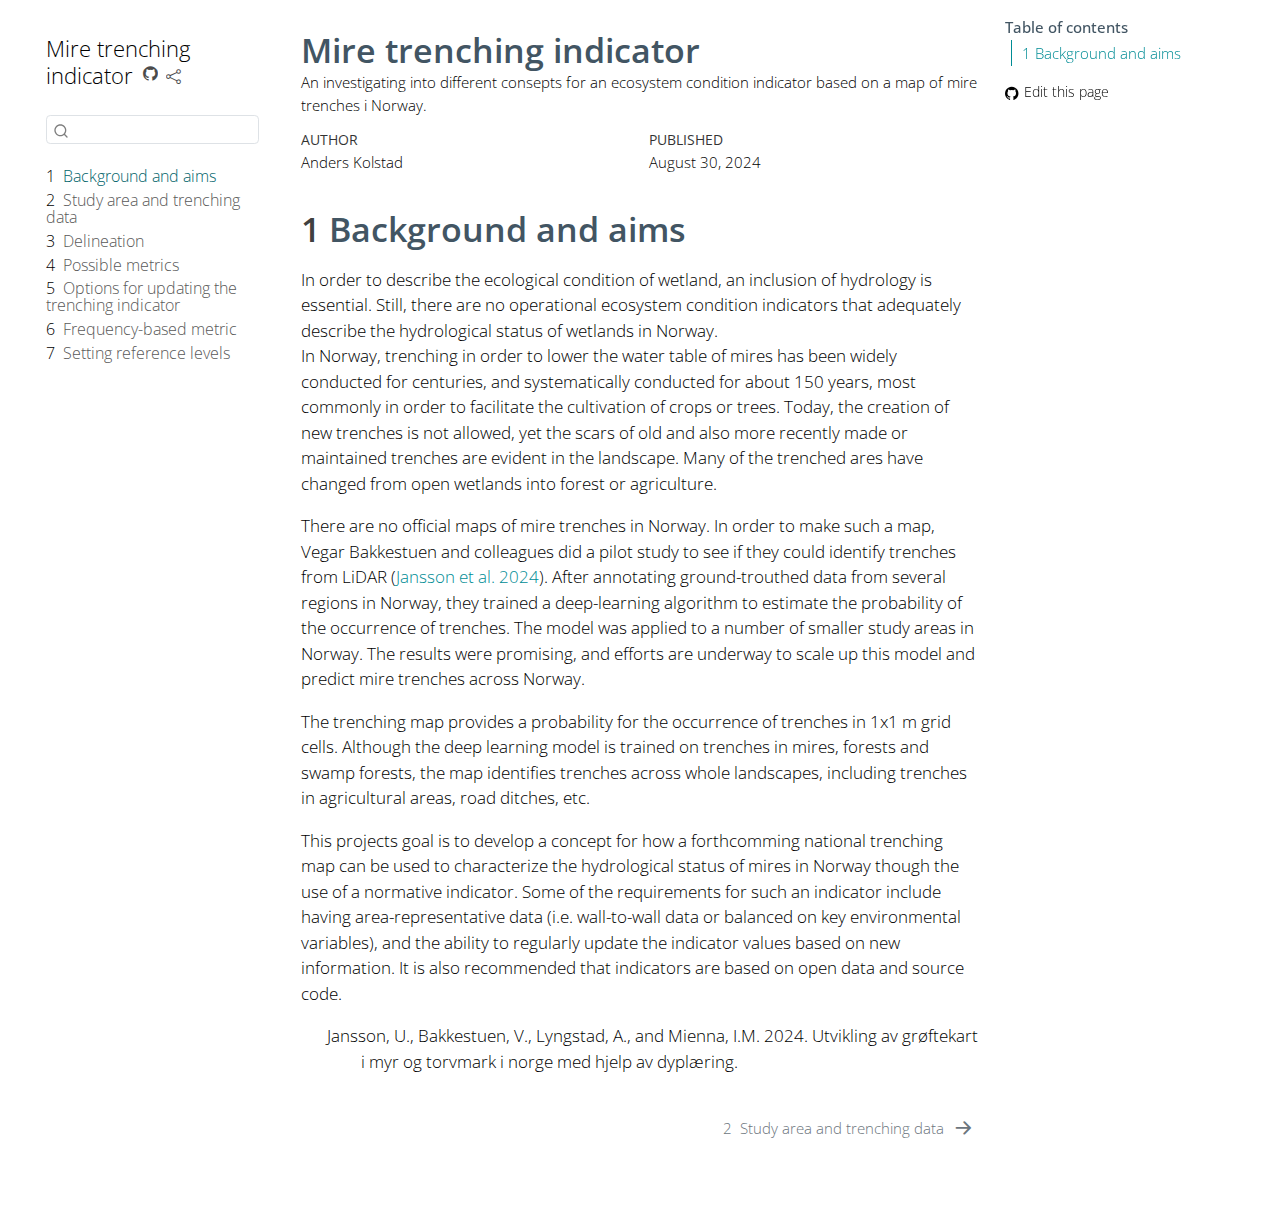
==== commit a9554a1e: "Built site for gh-pages" ====
--- a/index.html
+++ b/index.html
@@ -2,12 +2,12 @@
 <html xmlns="http://www.w3.org/1999/xhtml" lang="en" xml:lang="en"><head>
 
 <meta charset="utf-8">
-<meta name="generator" content="quarto-1.5.56">
+<meta name="generator" content="quarto-1.5.57">
 
 <meta name="viewport" content="width=device-width, initial-scale=1.0, user-scalable=yes">
 
 <meta name="author" content="Anders Kolstad">
-<meta name="dcterms.date" content="2024-08-26">
+<meta name="dcterms.date" content="2024-08-30">
 <meta name="description" content="An investigating into different consepts for an ecosystem condition indicator based on a map of mire trenches i Norway.">
 
 <title>Mire trenching indicator</title>
@@ -237,7 +237,7 @@
     <div>
     <div class="quarto-title-meta-heading">Published</div>
     <div class="quarto-title-meta-contents">
-      <p class="date">August 26, 2024</p>
+      <p class="date">August 30, 2024</p>
     </div>
   </div>
   
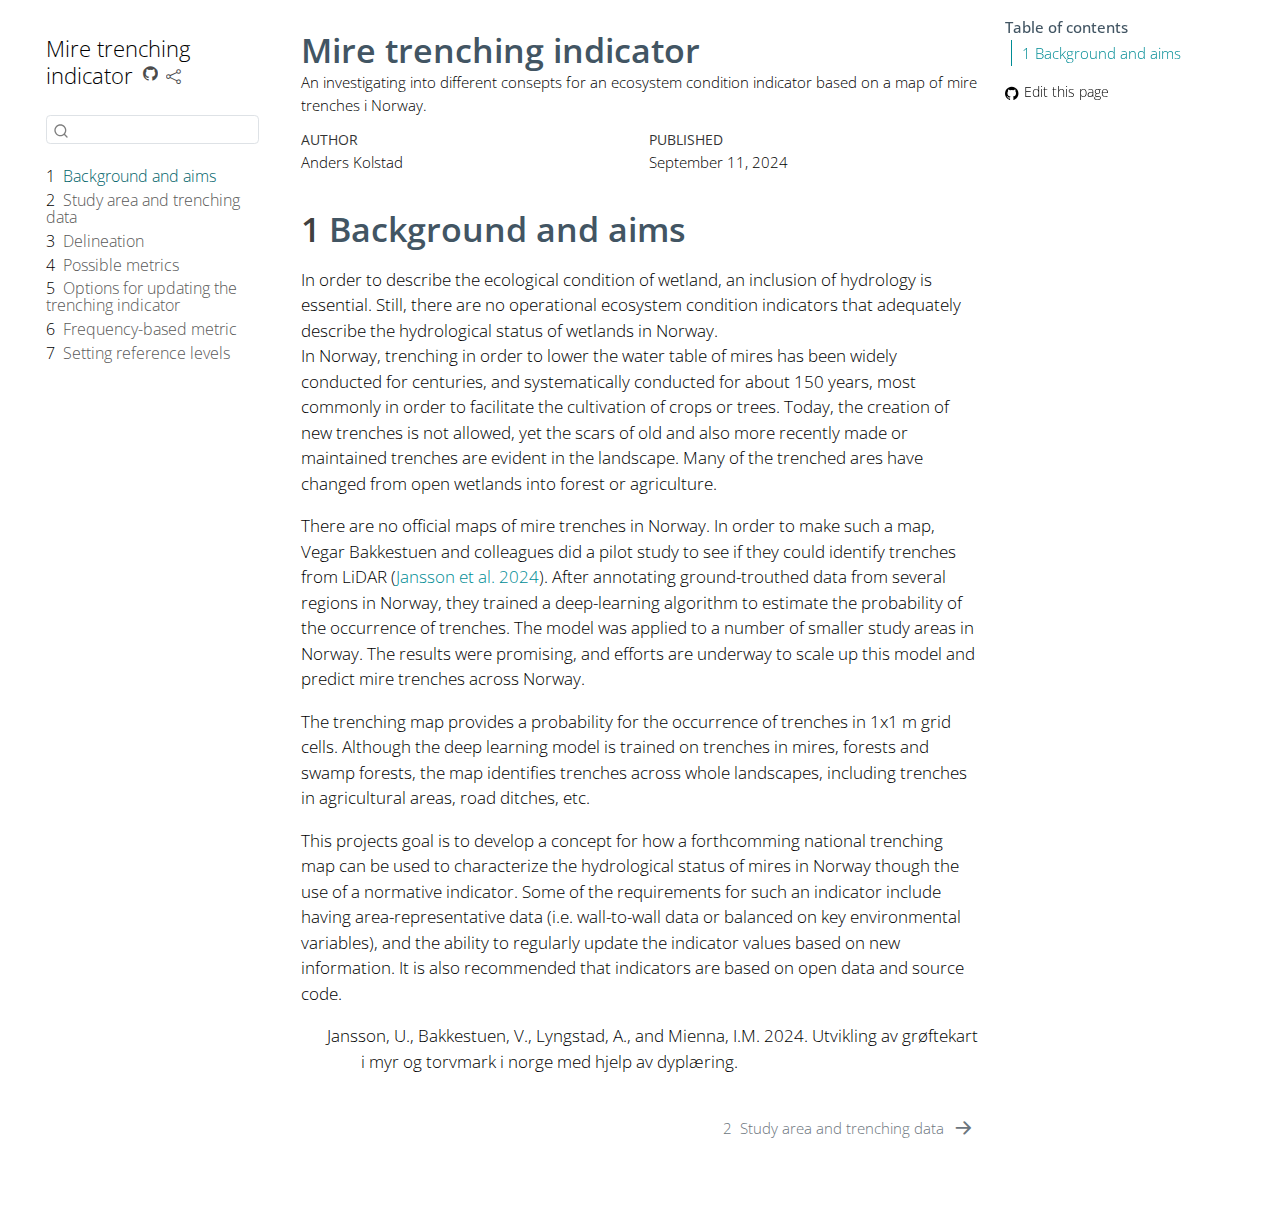
==== commit 9416cfa8: "Built site for gh-pages" ====
--- a/index.html
+++ b/index.html
@@ -7,7 +7,7 @@
 <meta name="viewport" content="width=device-width, initial-scale=1.0, user-scalable=yes">
 
 <meta name="author" content="Anders Kolstad">
-<meta name="dcterms.date" content="2024-08-30">
+<meta name="dcterms.date" content="2024-09-11">
 <meta name="description" content="An investigating into different consepts for an ecosystem condition indicator based on a map of mire trenches i Norway.">
 
 <title>Mire trenching indicator</title>
@@ -237,7 +237,7 @@
     <div>
     <div class="quarto-title-meta-heading">Published</div>
     <div class="quarto-title-meta-contents">
-      <p class="date">August 30, 2024</p>
+      <p class="date">September 11, 2024</p>
     </div>
   </div>
   
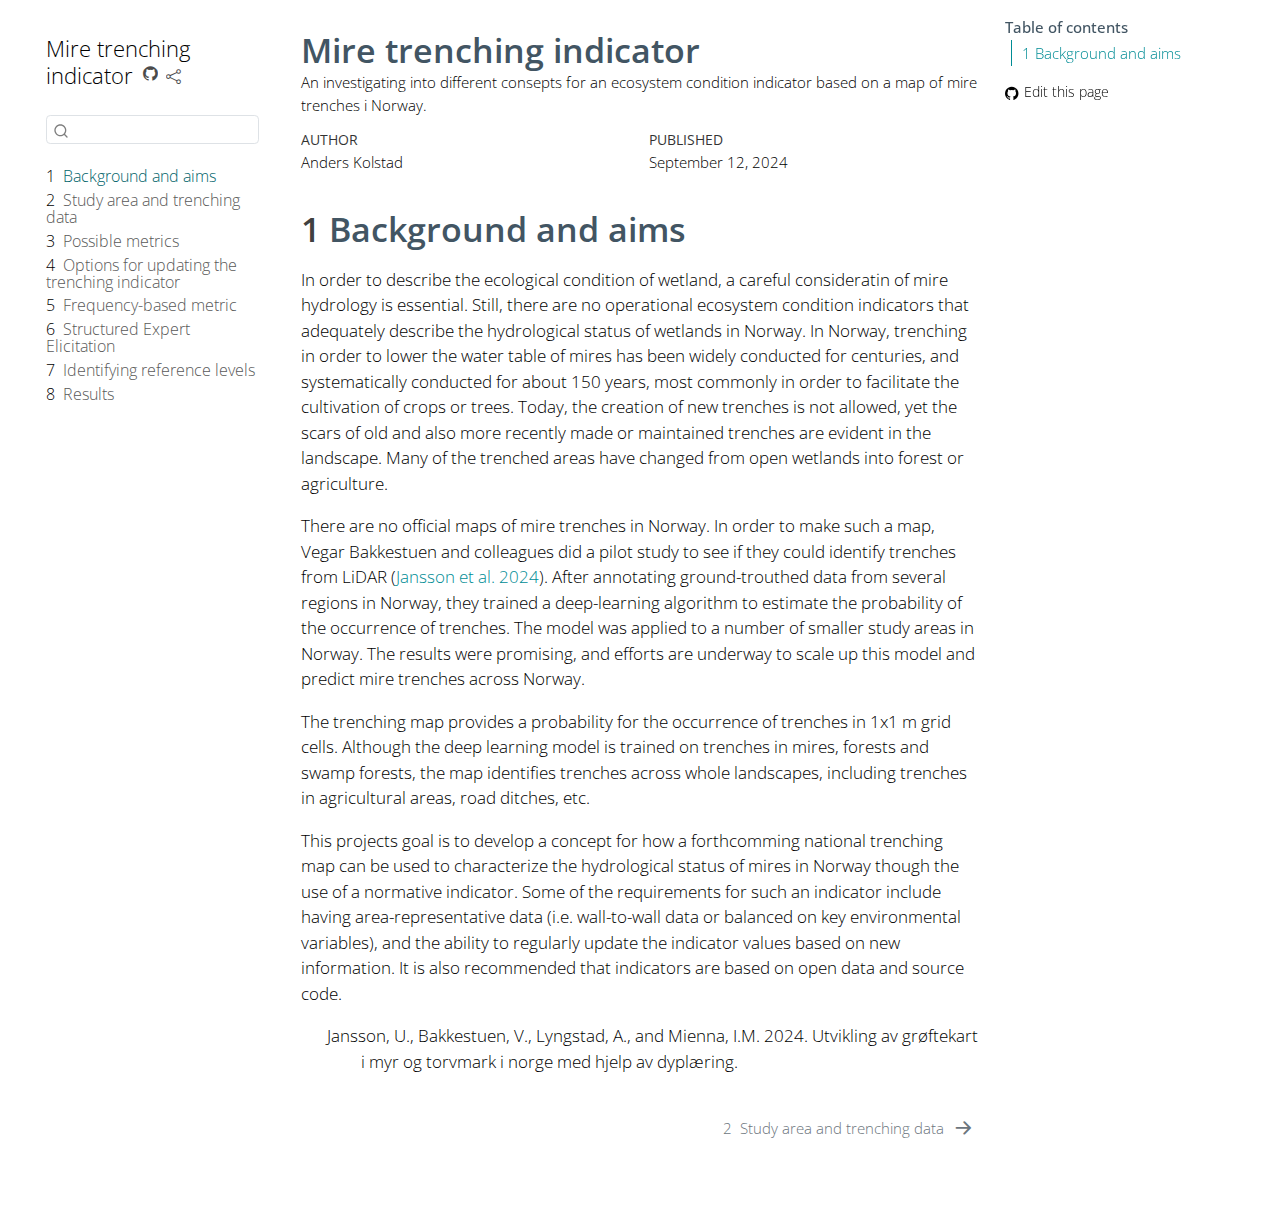
==== commit 163e1da2: "Built site for gh-pages" ====
--- a/index.html
+++ b/index.html
@@ -7,7 +7,7 @@
 <meta name="viewport" content="width=device-width, initial-scale=1.0, user-scalable=yes">
 
 <meta name="author" content="Anders Kolstad">
-<meta name="dcterms.date" content="2024-09-11">
+<meta name="dcterms.date" content="2024-09-12">
 <meta name="description" content="An investigating into different consepts for an ecosystem condition indicator based on a map of mire trenches i Norway.">
 
 <title>Mire trenching indicator</title>
@@ -168,32 +168,38 @@
 </li>
         <li class="sidebar-item">
   <div class="sidebar-item-container"> 
-  <a href="./delineation.html" class="sidebar-item-text sidebar-link">
- <span class="menu-text"><span class="chapter-number">3</span>&nbsp; <span class="chapter-title">Delineation</span></span></a>
-  </div>
-</li>
-        <li class="sidebar-item">
-  <div class="sidebar-item-container"> 
   <a href="./metrics.html" class="sidebar-item-text sidebar-link">
- <span class="menu-text"><span class="chapter-number">4</span>&nbsp; <span class="chapter-title">Possible metrics</span></span></a>
+ <span class="menu-text"><span class="chapter-number">3</span>&nbsp; <span class="chapter-title">Possible metrics</span></span></a>
   </div>
 </li>
         <li class="sidebar-item">
   <div class="sidebar-item-container"> 
   <a href="./how-to-update.html" class="sidebar-item-text sidebar-link">
- <span class="menu-text"><span class="chapter-number">5</span>&nbsp; <span class="chapter-title">Options for updating the trenching indicator</span></span></a>
+ <span class="menu-text"><span class="chapter-number">4</span>&nbsp; <span class="chapter-title">Options for updating the trenching indicator</span></span></a>
   </div>
 </li>
         <li class="sidebar-item">
   <div class="sidebar-item-container"> 
   <a href="./7TK.html" class="sidebar-item-text sidebar-link">
- <span class="menu-text"><span class="chapter-number">6</span>&nbsp; <span class="chapter-title">Frequency-based metric</span></span></a>
+ <span class="menu-text"><span class="chapter-number">5</span>&nbsp; <span class="chapter-title">Frequency-based metric</span></span></a>
   </div>
 </li>
         <li class="sidebar-item">
   <div class="sidebar-item-container"> 
   <a href="./calibration.html" class="sidebar-item-text sidebar-link">
- <span class="menu-text"><span class="chapter-number">7</span>&nbsp; <span class="chapter-title">Setting reference levels</span></span></a>
+ <span class="menu-text"><span class="chapter-number">6</span>&nbsp; <span class="chapter-title">Structured Expert Elicitation</span></span></a>
+  </div>
+</li>
+        <li class="sidebar-item">
+  <div class="sidebar-item-container"> 
+  <a href="./RL-regression.html" class="sidebar-item-text sidebar-link">
+ <span class="menu-text"><span class="chapter-number">7</span>&nbsp; <span class="chapter-title">Identifying reference levels</span></span></a>
+  </div>
+</li>
+        <li class="sidebar-item">
+  <div class="sidebar-item-container"> 
+  <a href="./Results.html" class="sidebar-item-text sidebar-link">
+ <span class="menu-text"><span class="chapter-number">8</span>&nbsp; <span class="chapter-title">Results</span></span></a>
   </div>
 </li>
     </ul>
@@ -237,7 +243,7 @@
     <div>
     <div class="quarto-title-meta-heading">Published</div>
     <div class="quarto-title-meta-contents">
-      <p class="date">September 11, 2024</p>
+      <p class="date">September 12, 2024</p>
     </div>
   </div>
   
@@ -251,8 +257,7 @@
 
 <section id="sec-background" class="level1" data-number="1">
 <h1 data-number="1"><span class="header-section-number">1</span> Background and aims</h1>
-<p>In order to describe the ecological condition of wetland, an inclusion of hydrology is essential. Still, there are no operational ecosystem condition indicators that adequately describe the hydrological status of wetlands in Norway.<br>
-In Norway, trenching in order to lower the water table of mires has been widely conducted for centuries, and systematically conducted for about 150 years, most commonly in order to facilitate the cultivation of crops or trees. Today, the creation of new trenches is not allowed, yet the scars of old and also more recently made or maintained trenches are evident in the landscape. Many of the trenched ares have changed from open wetlands into forest or agriculture.</p>
+<p>In order to describe the ecological condition of wetland, a careful consideratin of mire hydrology is essential. Still, there are no operational ecosystem condition indicators that adequately describe the hydrological status of wetlands in Norway. In Norway, trenching in order to lower the water table of mires has been widely conducted for centuries, and systematically conducted for about 150 years, most commonly in order to facilitate the cultivation of crops or trees. Today, the creation of new trenches is not allowed, yet the scars of old and also more recently made or maintained trenches are evident in the landscape. Many of the trenched areas have changed from open wetlands into forest or agriculture.</p>
 <p>There are no official maps of mire trenches in Norway. In order to make such a map, Vegar Bakkestuen and colleagues did a pilot study to see if they could identify trenches from LiDAR <span class="citation" data-cites="jansson2024">(<a href="#ref-jansson2024" role="doc-biblioref">Jansson et al. 2024</a>)</span>. After annotating ground-trouthed data from several regions in Norway, they trained a deep-learning algorithm to estimate the probability of the occurrence of trenches. The model was applied to a number of smaller study areas in Norway. The results were promising, and efforts are underway to scale up this model and predict mire trenches across Norway.</p>
 <p>The trenching map provides a probability for the occurrence of trenches in 1x1 m grid cells. Although the deep learning model is trained on trenches in mires, forests and swamp forests, the map identifies trenches across whole landscapes, including trenches in agricultural areas, road ditches, etc.</p>
 <p>This projects goal is to develop a concept for how a forthcomming national trenching map can be used to characterize the hydrological status of mires in Norway though the use of a normative indicator. Some of the requirements for such an indicator include having area-representative data (i.e.&nbsp;wall-to-wall data or balanced on key environmental variables), and the ability to regularly update the indicator values based on new information. It is also recommended that indicators are based on open data and source code.</p>
